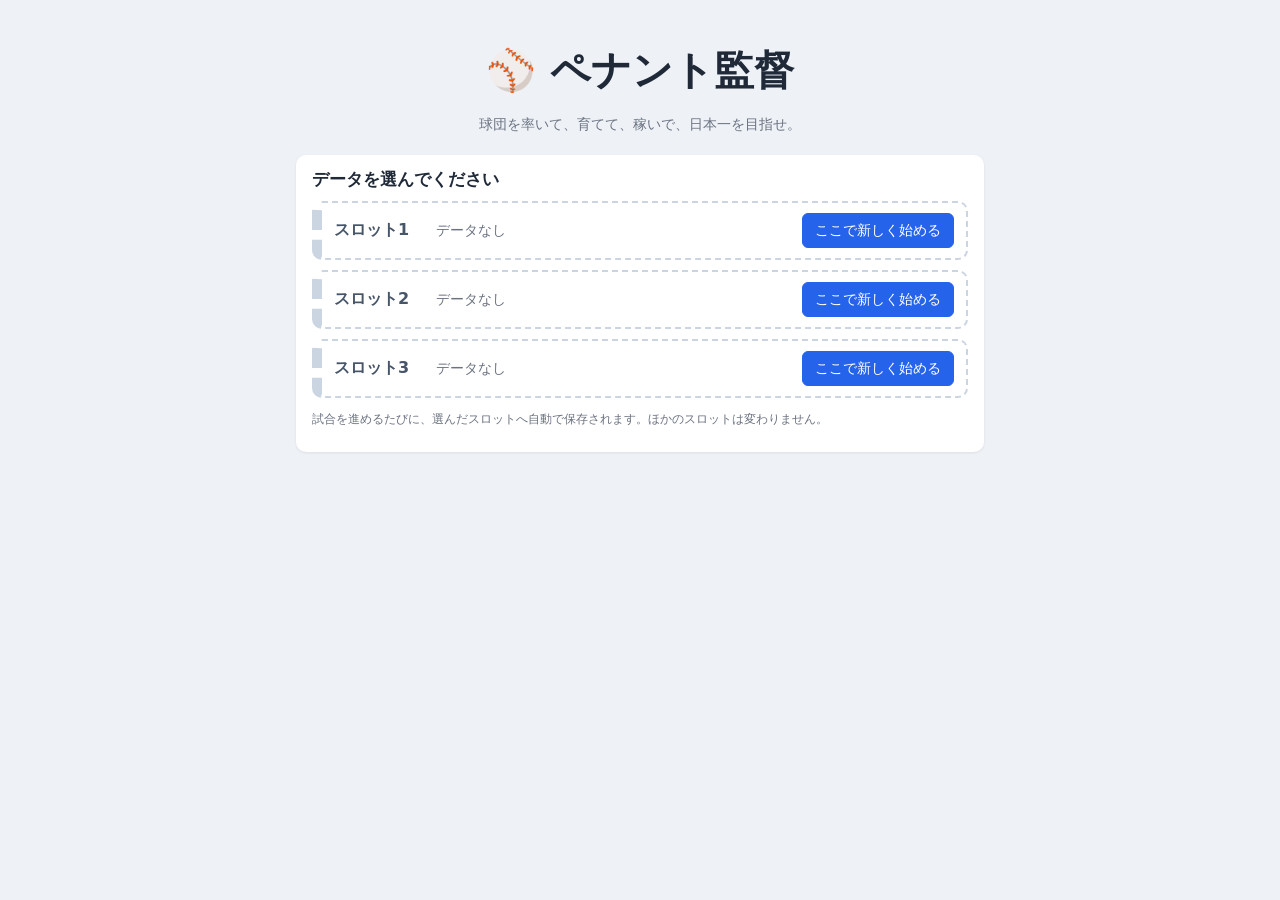
==== index.html @ 247924da "ペナント監督：最初の版 2 リーグ 12 球団の野球の監督・経営ゲーム（HTML・CSS・JavaScript だけ）。 スマホの画面にも対応し、ネットに置けばホーム画面に追加して電波がなくても遊べる" ====
<!doctype html>
<html lang="ja">
<head>
  <meta charset="utf-8">
  <meta name="viewport" content="width=device-width, initial-scale=1">
  <title>ペナント監督</title>
  <meta name="theme-color" content="#1d4ed8">
  <meta name="apple-mobile-web-app-capable" content="yes">
  <meta name="apple-mobile-web-app-title" content="ペナント監督">
  <link rel="manifest" href="manifest.webmanifest">
  <link rel="icon" href="icons/icon-192.png">
  <link rel="apple-touch-icon" href="icons/apple-touch-icon.png">
  <link rel="stylesheet" href="css/style.css">
</head>
<body>
  <div id="app"></div>
  <div id="modal" class="modal hidden">
    <div class="modal-box">
      <button class="modal-close" title="閉じる">×</button>
      <div id="modal-body"></div>
    </div>
  </div>
  <script src="js/util.js"></script>
  <script src="js/data.js"></script>
  <script src="js/player.js"></script>
  <script src="js/sim.js"></script>
  <script src="js/league.js"></script>
  <script src="js/ui.js"></script>
  <script src="js/main.js"></script>
</body>
</html>
---- css/style.css ----
:root {
  --bg: #eef2f7;
  --card: #ffffff;
  --ink: #1f2937;
  --muted: #6b7280;
  --line: #e5e7eb;
  --accent: #2563eb;
  --good: #16a34a;
  --bad: #dc2626;
}
* { box-sizing: border-box; }
body {
  margin: 0; background: var(--bg); color: var(--ink);
  font-family: "Hiragino Kaku Gothic ProN", "Yu Gothic UI", "Meiryo", system-ui, sans-serif;
  font-size: 14px; line-height: 1.5;
}
a { color: var(--accent); text-decoration: none; }
a:hover { text-decoration: underline; }
button {
  font: inherit; padding: 6px 12px; border: 1px solid #cbd5e1; background: #fff; border-radius: 6px; cursor: pointer;
}
button:hover:not(:disabled) { background: #f1f5f9; }
button:disabled { opacity: .45; cursor: default; }
button.primary { background: var(--accent); color: #fff; border-color: var(--accent); }
button.primary:hover:not(:disabled) { background: #1d4ed8; }
button.danger { color: var(--bad); border-color: #fca5a5; }
button.big { font-size: 16px; padding: 10px 22px; font-weight: bold; }
button.sm { padding: 1px 7px; font-size: 12px; }
button.ghost { background: transparent; color: #fff; border-color: rgba(255,255,255,.5); }
select, input[type=range] { font: inherit; }
select { padding: 3px 4px; border: 1px solid #cbd5e1; border-radius: 4px; background: #fff; }

header {
  background: var(--c); color: #fff; padding: 10px 16px;
  display: flex; flex-wrap: wrap; gap: 8px; align-items: center; justify-content: space-between;
  position: sticky; top: 0; z-index: 5; box-shadow: 0 2px 6px rgba(0,0,0,.2);
}
header .tname { font-size: 20px; font-weight: bold; }
header .meta { opacity: .95; }
header .hr { display: flex; gap: 6px; flex-wrap: wrap; }
header .neg { color: #fecaca; }
.tabs { display: flex; gap: 2px; padding: 8px 16px 0; overflow-x: auto; background: #dbe3ee; }
.tabs button { border: none; border-radius: 8px 8px 0 0; background: #c7d2e0; white-space: nowrap; }
.tabs button.on { background: var(--bg); font-weight: bold; }
main { padding: 12px 16px 40px; max-width: 1200px; margin: 0 auto; }

.card { background: var(--card); border-radius: 10px; padding: 12px 16px; margin-bottom: 12px; box-shadow: 0 1px 3px rgba(0,0,0,.08); }
.card h2 { font-size: 17px; margin: 0 0 8px; }
h3 { font-size: 14px; margin: 12px 0 6px; color: #374151; }
.grid2 { display: grid; grid-template-columns: repeat(auto-fit, minmax(360px, 1fr)); gap: 12px; }
.grid2 > .card { margin-bottom: 0; }
.grid2 + .card, .card + .grid2 { margin-top: 12px; }
.row { display: flex; gap: 10px; align-items: center; justify-content: space-between; flex-wrap: wrap; }
.muted { color: var(--muted); }
.note { color: var(--muted); font-size: 12px; }
.neg { color: var(--bad); }
.win { color: var(--good); font-weight: bold; }
.lose { color: var(--bad); font-weight: bold; }
.big-text { font-size: 20px; font-weight: bold; letter-spacing: 2px; }
.nowrap { white-space: nowrap; }

.scroll { overflow-x: auto; }
table.tbl { border-collapse: collapse; width: 100%; font-size: 13px; }
.tbl th, .tbl td { padding: 4px 6px; border-bottom: 1px solid var(--line); text-align: center; white-space: nowrap; }
.tbl th { background: #f8fafc; font-weight: 600; color: #374151; }
.tbl td.l, .tbl th.l { text-align: left; }
.tbl tr.me td { background: #fef9c3; }
.tbl tr.sel td { background: #dbeafe; }
.tbl.money td { text-align: right; }

.chip { display: inline-block; color: #fff; border-radius: 4px; padding: 0 6px; font-size: 12px; font-weight: bold; }
.tag { display: inline-block; font-size: 11px; padding: 0 5px; border-radius: 4px; background: #e5e7eb; margin-left: 4px; color: #374151; }
.tag.bad { background: #fee2e2; color: var(--bad); }

/* 能力のランク（S〜G） */
.g { display: inline-block; width: 20px; text-align: center; font-weight: 900; border-radius: 3px; color: #fff; font-size: 12px; margin-right: 2px; }
.gS { background: linear-gradient(135deg, #f59e0b, #fde047); color: #7c2d12; }
.gA { background: #e11d48; }
.gB { background: #f97316; }
.gC { background: #eab308; }
.gD { background: #84cc16; }
.gE { background: #10b981; }
.gF { background: #3b82f6; }
.gG { background: #9ca3af; }
small.num { color: var(--muted); font-size: 11px; }
.cond { font-weight: bold; font-size: 15px; }
.c5 { color: #e11d48; } .c4 { color: #f97316; } .c3 { color: #ca8a04; } .c2 { color: #3b82f6; } .c1 { color: #7c3aed; }
.stars { color: #f59e0b; letter-spacing: -1px; }

.bars .bar { display: flex; align-items: center; gap: 8px; margin: 4px 0; }
.bars .bl { width: 90px; }
.bt { display: inline-block; flex: 1; max-width: 260px; height: 8px; background: #e5e7eb; border-radius: 4px; overflow: hidden; }
.bt span { display: block; height: 100%; background: linear-gradient(90deg, #60a5fa, #2563eb); }
.bt span.fame { background: linear-gradient(90deg, #fb923c, #e11d48); }
.bt span.loyal { background: linear-gradient(90deg, #86efac, #16a34a); }
.bt.wide { display: block; max-width: none; margin-bottom: 8px; }

.vs { font-size: 18px; margin: 6px 0; }
.vs .chip { font-size: 16px; padding: 2px 10px; }
.result { font-size: 18px; font-weight: bold; margin-bottom: 6px; }
.result.win { color: var(--good); } .result.lose { color: var(--bad); }
table.line { border-collapse: collapse; margin: 4px 0; }
.line th, .line td { border: 1px solid var(--line); padding: 2px 8px; text-align: center; min-width: 26px; }
.line td.r { font-weight: bold; background: #f8fafc; }
ul.news, ul.log { list-style: none; padding: 0; margin: 0; }
ul.news li, ul.log li { padding: 3px 0; border-bottom: 1px dashed var(--line); }
ul.news li.big { font-weight: bold; }
ul.news li.good, ul.log li.good { color: var(--good); }
ul.news li.bad, ul.log li.bad { color: var(--bad); }
details summary { cursor: pointer; margin-top: 8px; color: var(--accent); }

.leaders { display: grid; grid-template-columns: repeat(auto-fill, minmax(230px, 1fr)); gap: 8px 16px; }
.leaders ol { margin: 0; padding-left: 20px; }
.seg { display: flex; gap: 0; margin: 6px 0; }
.seg button { border-radius: 0; }
.seg button:first-child { border-radius: 6px 0 0 6px; }
.seg button:last-child { border-radius: 0 6px 6px 0; }
.seg button.on { background: var(--accent); color: #fff; border-color: var(--accent); }
.steps { margin-bottom: 10px; font-weight: bold; color: var(--muted); }
.steps span { padding: 2px 8px; }
.steps span.on { background: var(--accent); color: #fff; border-radius: 12px; }

.title { max-width: 720px; margin: 40px auto; padding: 0 16px; text-align: center; }
.title h1 { font-size: 40px; margin: 0; }
.title .sub { color: var(--muted); margin-bottom: 20px; }
.title .card { text-align: left; margin-top: 20px; }
.teampick { display: grid; grid-template-columns: repeat(auto-fill, minmax(200px, 1fr)); gap: 8px; margin: 10px 0; }
.tp { border: 2px solid var(--c); color: var(--c); font-weight: bold; padding: 12px; }
.tp.on, .tp:hover { background: var(--c) !important; color: #fff; }

.modal { position: fixed; inset: 0; background: rgba(15,23,42,.5); display: flex; align-items: flex-start; justify-content: center; z-index: 20; overflow-y: auto; padding: 40px 12px; }
.modal.hidden { display: none; }
.modal-box { background: #fff; border-radius: 12px; padding: 18px 20px; max-width: 760px; width: 100%; position: relative; }
.modal-close { position: absolute; top: 8px; right: 8px; border: none; font-size: 20px; background: none; }
.toast { position: fixed; bottom: 20px; left: 50%; transform: translateX(-50%); background: #111827; color: #fff; padding: 10px 18px; border-radius: 8px; z-index: 30; animation: fade 3s forwards; }
@keyframes fade { 0%, 80% { opacity: 1; } 100% { opacity: 0; visibility: hidden; } }

@media (max-width: 600px) {
  .grid2 { grid-template-columns: 1fr; }
  header .tname { font-size: 17px; }
}

/* ポストシーズン */
.series { border: 1px solid var(--line); border-radius: 8px; padding: 8px 12px; margin-bottom: 10px; }
.series.mine { border-color: #f59e0b; background: #fffbeb; }
.series h3 { margin-top: 0; }
.vsline { font-size: 15px; }
.big-num { font-size: 22px; }

/* 覚醒 */
ul.news li.awaken { color: #b45309; font-weight: bold; }
.tag.awaken-tag { background: linear-gradient(135deg, #f59e0b, #fde047); color: #7c2d12; font-weight: bold; }
.awaken-box { text-align: center; padding: 10px 0; }
.awaken-title {
  font-size: 40px; font-weight: 900; letter-spacing: 6px; margin-bottom: 12px;
  background: linear-gradient(90deg, #f59e0b, #ef4444, #f59e0b); -webkit-background-clip: text; background-clip: text; color: transparent;
  animation: flash 0.9s ease-in-out 3;
}
.awaken-text { font-size: 16px; font-weight: bold; }
@keyframes flash { 0%, 100% { transform: scale(1); } 50% { transform: scale(1.12); } }

/* 大覚醒 */
.awaken-box.big { background: radial-gradient(circle, #fff7ed 0%, #fde68a 55%, #fca5a5 100%); border-radius: 10px; padding: 18px 8px; }
.awaken-box.big .awaken-title { font-size: 52px; animation: boom 0.6s ease-in-out 5; }
.awaken-text.big { font-size: 19px; color: #b91c1c; }
.tag.awaken-tag.big { background: linear-gradient(135deg, #ef4444, #f59e0b); color: #fff; }
@keyframes boom { 0%, 100% { transform: scale(1) rotate(0); } 30% { transform: scale(1.25) rotate(-3deg); } 60% { transform: scale(1.1) rotate(3deg); } }

/* ドラフト候補のアマ時代・講評 */
.tbl td.wrap { white-space: normal; min-width: 280px; max-width: 420px; font-size: 12px; line-height: 1.45; }
.atitle { color: #b45309; font-weight: bold; }

/* 一軍・二軍 */
.tag.farm { background: #e0f2fe; color: #0369a1; }
.small { font-size: 11px; }

/* セーブのスロット */
.slots { display: grid; gap: 10px; }
.slot { display: grid; grid-template-columns: 90px 1fr auto; gap: 12px; align-items: center; border: 2px solid var(--c, #cbd5e1); border-left-width: 10px; border-radius: 10px; padding: 10px 12px; background: #fff; }
.slot.empty { border-style: dashed; border-color: #cbd5e1; }
.slot-no { font-weight: 900; font-size: 16px; color: #475569; }
.slot-team { font-size: 18px; font-weight: bold; color: var(--c); }
.slot-btns { display: flex; flex-direction: column; gap: 4px; align-items: stretch; }
@media (max-width: 600px) { .slot { grid-template-columns: 1fr; } }

/* ドラフト候補の「気になる」 */
.star-btn { border: none; background: none; font-size: 18px; color: #cbd5e1; padding: 0 4px; }
.star-btn.on { color: #f59e0b; }
.release-list { max-height: 420px; overflow-y: auto; }

/* 二刀流・天才 */
.tag.twoway { background: #ede9fe; color: #6d28d9; font-weight: bold; }
.tag.genius { background: linear-gradient(135deg, #22d3ee, #a78bfa); color: #fff; font-weight: bold; }

/* ポジションごとの人数・しぼり込み */
.poscount { display: flex; flex-wrap: wrap; gap: 6px; align-items: center; margin: 6px 0; font-size: 13px; }
.poscount .pc { background: #f1f5f9; border-radius: 6px; padding: 2px 8px; }
.poscount .pc small { color: var(--muted); }
.seg.wrapseg { flex-wrap: wrap; }
.genius-box { border: 2px solid #a78bfa; }

/* ポジションの色つきの印 */
.pbs { white-space: nowrap; }
.pb { display: inline-block; min-width: 20px; text-align: center; border-radius: 4px; color: #fff; font-weight: bold; font-size: 12px; padding: 0 3px; margin-right: 2px; }
.pb-投 { background: #dc2626; }
.pb-捕 { background: #2563eb; }
.pb-一 { background: #ea580c; }
.pb-二 { background: #16a34a; }
.pb-三 { background: #ca8a04; }
.pb-遊 { background: #0891b2; }
.pb-外 { background: #7c3aed; }
.apt { display: inline-block; font-size: 11px; border: 1px solid #e5e7eb; border-radius: 4px; padding: 0 3px; margin-right: 2px; background: #fff; }
.apt.a2 { color: #dc2626; border-color: #fecaca; font-weight: bold; }
.apt.a1 { color: #374151; }
.apt.a0 { color: #9ca3af; }

/* ---------- スマホ用 ---------- */
.pcards { display: grid; gap: 8px; }
.pcard { border: 1px solid var(--line); border-radius: 10px; padding: 8px 10px; background: #fff; }
.pcard.sel { background: #eff6ff; border-color: #93c5fd; }
.pc-top { display: flex; align-items: center; gap: 8px; }
.pc-name { flex: 1; font-weight: bold; font-size: 15px; min-width: 0; }
.pc-ovr { font-size: 20px; font-weight: 900; text-align: center; line-height: 1; min-width: 38px; }
.pc-ovr small { display: block; font-size: 10px; color: var(--muted); font-weight: normal; }
.pc-sub { display: flex; flex-wrap: wrap; gap: 6px; align-items: center; font-size: 12px; margin: 4px 0; }
.pc-abil { display: flex; flex-wrap: wrap; gap: 4px 10px; font-size: 12px; }
.pc-abil .ab { white-space: nowrap; }
.pc-line { font-size: 12px; color: #374151; margin-top: 4px; line-height: 1.45; }
.pc-act { margin-top: 6px; display: flex; gap: 6px; justify-content: flex-end; align-items: center; flex-wrap: wrap; }
.order-no { font-size: 20px; font-weight: 900; width: 26px; text-align: center; }
.pc-top select.grow { flex: 1; min-width: 0; }

@media (max-width: 700px) {
  body { padding-bottom: calc(76px + env(safe-area-inset-bottom)); }
  .hide-m { display: none; }
  header { padding: 8px 12px; }
  header .tname { font-size: 16px; }
  header .meta { font-size: 11px; line-height: 1.4; }
  /* 試合を進めるボタンは画面の下に固定（親指で押しやすく） */
  header .hr { position: fixed; left: 0; right: 0; bottom: 0; background: var(--c); padding: 8px 8px calc(8px + env(safe-area-inset-bottom));
    display: flex; gap: 6px; z-index: 15; box-shadow: 0 -2px 8px rgba(0,0,0,.25); }
  header .hr button { flex: 1; padding: 12px 4px; font-size: 14px; }
  header .hr .ghost { flex: 0 0 auto; padding: 12px 10px; }
  header .hr .tag { flex: 1; text-align: center; padding: 10px; }
  .tabs { padding: 6px 8px 0; }
  .tabs button { padding: 9px 12px; }
  main { padding: 8px 8px 20px; }
  .card { padding: 10px; border-radius: 8px; }
  .card h2 { font-size: 16px; }
  .tbl { font-size: 12px; }
  .tbl th, .tbl td { padding: 4px; }
  /* 横にスクロールしても、いちばん左の列（名前）は残す */
  .tbl tr > *:first-child { position: sticky; left: 0; background: #fff; z-index: 1; }
  .tbl tr > th:first-child { background: #f8fafc; }
  .tbl tr.me > *:first-child { background: #fef9c3; }
  .tbl tr.sel > *:first-child { background: #dbeafe; }
  .modal { padding: 0; align-items: stretch; }
  .modal-box { border-radius: 0; min-height: 100%; padding: 14px 12px 40px; }
  .modal-close { position: sticky; top: 0; float: right; background: #fff; border-radius: 50%; width: 36px; height: 36px; }
  .bars .bl { width: 72px; }
  .bt { max-width: none; }
  button.sm { padding: 6px 10px; font-size: 13px; }
  .seg button { padding: 7px 10px; }
  .vs { font-size: 16px; }
  .title { margin: 16px auto; }
  .title h1 { font-size: 30px; }
  .slot { grid-template-columns: 1fr; }
  .slot-btns { flex-direction: row; flex-wrap: wrap; }
  .grid2 { grid-template-columns: 1fr; }
  .leaders { grid-template-columns: 1fr 1fr; }
  .toast { bottom: calc(90px + env(safe-area-inset-bottom)); width: calc(100% - 32px); text-align: center; }
  .poscount { font-size: 12px; }
}

/* ドラフトの抽選 */
.lose-box .awaken-title { background: linear-gradient(90deg, #64748b, #334155); -webkit-background-clip: text; background-clip: text; color: transparent; }
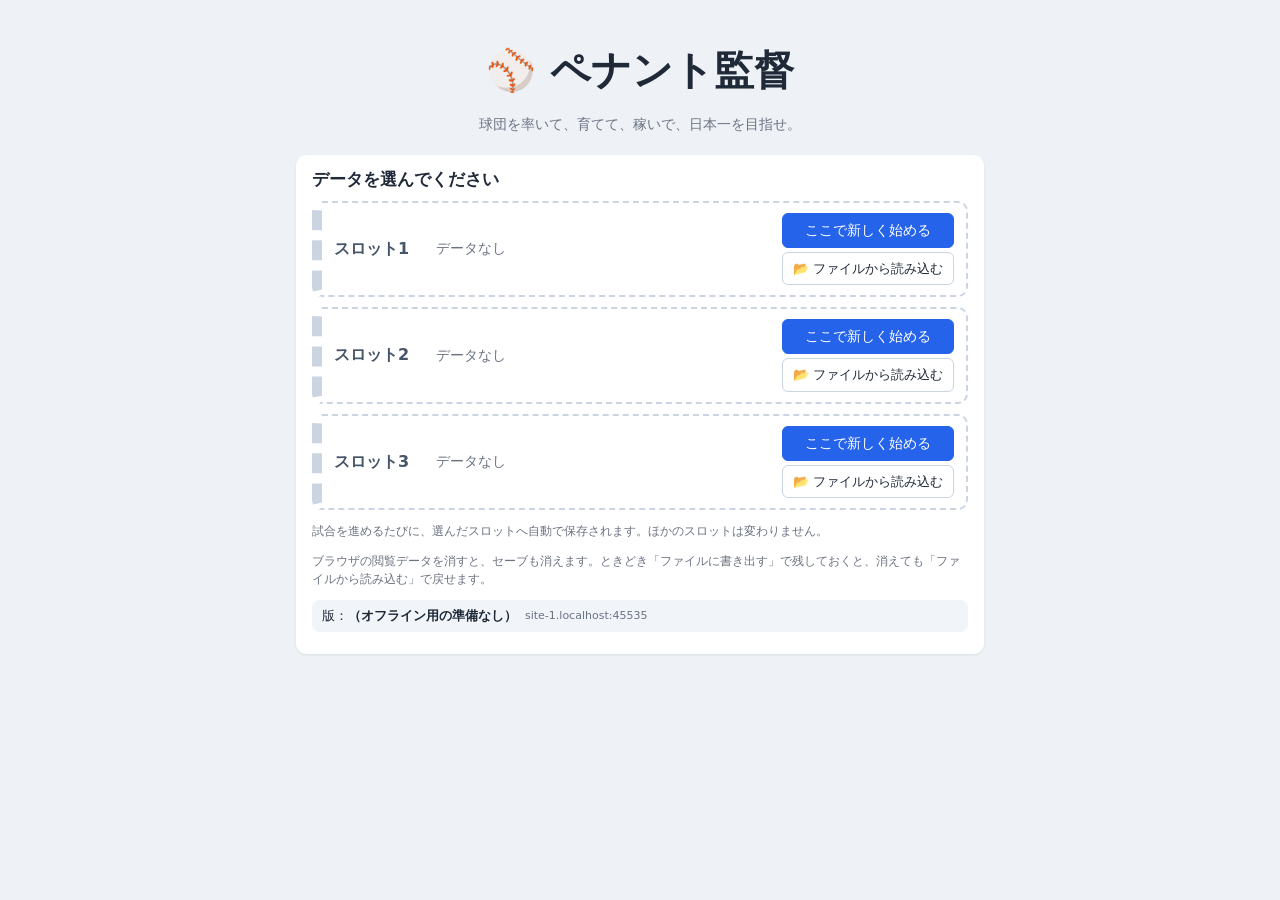
==== commit 3ddc43ce: "転生選手：家族の合言葉で開くリストから、毎年だいたい1人ドラフト候補に現れる（v24） - リストは暗号化して js/reborn.enc.json に置く（元は _private/ で Git に入" ====
--- a/index.html
+++ b/index.html
@@ -22,6 +22,7 @@
   </div>
   <script src="js/util.js"></script>
   <script src="js/data.js"></script>
+  <script src="js/reborn.js"></script>
   <script src="js/player.js"></script>
   <script src="js/sim.js"></script>
   <script src="js/league.js"></script>
--- a/css/style.css
+++ b/css/style.css
@@ -209,6 +209,7 @@
 .pb-三 { background: #ca8a04; }
 .pb-遊 { background: #0891b2; }
 .pb-外 { background: #7c3aed; }
+.pb-指 { background: #475569; }
 .apt { display: inline-block; font-size: 11px; border: 1px solid #e5e7eb; border-radius: 4px; padding: 0 3px; margin-right: 2px; background: #fff; }
 .apt.a2 { color: #dc2626; border-color: #fecaca; font-weight: bold; }
 .apt.a1 { color: #374151; }
@@ -254,7 +255,8 @@
   .tbl tr > th:first-child { background: #f8fafc; }
   .tbl tr.me > *:first-child { background: #fef9c3; }
   .tbl tr.sel > *:first-child { background: #dbeafe; }
-  .modal { padding: 0; align-items: stretch; }
+  /* 画面より長い中身でも、白い背景が下まで伸びるように（flex の stretch だと画面の高さで止まる） */
+  .modal { padding: 0; display: block; }
   .modal-box { border-radius: 0; min-height: 100%; padding: 14px 12px 40px; }
   .modal-close { position: sticky; top: 0; float: right; background: #fff; border-radius: 50%; width: 36px; height: 36px; }
   .bars .bl { width: 72px; }
@@ -274,3 +276,161 @@
 
 /* ドラフトの抽選 */
 .lose-box .awaken-title { background: linear-gradient(90deg, #64748b, #334155); -webkit-background-clip: text; background-clip: text; color: transparent; }
+
+/* 今季の成績・補強のおすすめ */
+.tbl.stats tr.qual td { background: #f0fdf4; }
+.tbl.stats td.sortcol { font-weight: bold; }
+a.sorth { color: inherit; white-space: nowrap; }
+a.sorth.on { color: var(--accent); }
+.needs { background: #fffbeb; border: 1px solid #fde68a; border-radius: 8px; padding: 8px 12px; margin: 8px 0; }
+.needs ol { margin: 6px 0 2px; padding-left: 22px; }
+.needs li { margin: 3px 0; }
+
+/* セーブのファイル読み込みボタン */
+label.filebtn { display: inline-block; font-size: 13px; padding: 6px 10px; border: 1px solid #cbd5e1; border-radius: 6px; background: #fff; cursor: pointer; text-align: center; }
+label.filebtn:hover { background: #f1f5f9; }
+label.filebtn input { display: none; }
+
+/* ドラフトの評価と総評 */
+.tier { display: inline-block; font-size: 12px; font-weight: bold; padding: 1px 8px; border-radius: 10px; margin-bottom: 2px; }
+.tier.t1 { background: #dc2626; color: #fff; }
+.tier.t2 { background: #f97316; color: #fff; }
+.tier.t3 { background: #fde68a; color: #92400e; }
+.tier.t4 { background: #dbeafe; color: #1e40af; }
+.tier.t5 { background: #e5e7eb; color: #374151; }
+.tier.t6 { background: #f3f4f6; color: #9ca3af; }
+.review { background: #eff6ff; border: 1px solid #bfdbfe; border-radius: 8px; padding: 8px 12px; margin: 8px 0; }
+.review p { margin: 6px 0 0; line-height: 1.7; }
+
+/* セーブの書き出しのすすめ */
+.backup-banner { background: #fef2f2; border: 1px solid #fecaca; border-radius: 8px; padding: 8px 12px; margin: 0 0 10px; line-height: 1.6; }
+.backup-btns { margin-top: 6px; display: flex; flex-wrap: wrap; gap: 6px; }
+.backup-ask { text-align: left; }
+.backup-ask label { display: block; margin-top: 8px; }
+
+/* 記録・殿堂 */
+.hof-card { border: 1px solid #e5e7eb; border-radius: 8px; padding: 8px 12px; margin: 6px 0; line-height: 1.6; }
+.hof-card.hof { background: #fffbeb; border-color: #fcd34d; }
+.hof-card.mine { box-shadow: inset 4px 0 0 var(--accent); }
+.hof-name { margin-bottom: 2px; }
+.leaders li.me { font-weight: bold; }
+tr.total td { font-weight: bold; border-top: 2px solid #cbd5e1; }
+ol.plain { padding-left: 22px; }
+
+/* 成長の時期 */
+.phase { display: inline-block; font-size: 11px; font-weight: bold; line-height: 1; padding: 2px 4px; margin-left: 3px; border-radius: 4px; vertical-align: 1px; }
+.ph-grow { background: #dcfce7; color: #166534; }
+.ph-peak { background: #fef3c7; color: #92400e; }
+.ph-decline { background: #e5e7eb; color: #4b5563; }
+.growth { margin: 6px 0 10px; }
+.growth p { margin: 0 0 4px; line-height: 1.7; }
+.gbar { position: relative; height: 22px; background: #f8fafc; border: 1px solid #e2e8f0; border-radius: 6px; margin-top: 18px; }
+.gb-seg { position: absolute; top: 0; bottom: 0; font-size: 11px; display: flex; align-items: center; justify-content: center; overflow: hidden; white-space: nowrap; }
+.gb-now { position: absolute; top: -18px; bottom: -2px; border-left: 2px solid #dc2626; font-size: 11px; }
+.gb-now b { position: absolute; top: 0; left: 3px; color: #dc2626; white-space: nowrap; }
+.gb-ages { display: flex; justify-content: space-between; font-size: 11px; color: #94a3b8; }
+
+/* 殿堂入りの星（ふつうの★とは別の色） */
+.star-btn.hof-star.on, .hof-star-sample { color: #9333ea; }
+
+/* 古い年の記録の整理 */
+details.slim { margin-top: 14px; border: 1px solid #e5e7eb; border-radius: 8px; padding: 8px 12px; background: #f8fafc; }
+details.slim summary { cursor: pointer; font-weight: bold; }
+
+/* 版の表示 */
+.version { display: flex; flex-wrap: wrap; align-items: center; gap: 8px; background: #f1f5f9; border-radius: 8px; padding: 6px 10px; margin: 6px 0 10px; font-size: 13px; }
+
+/* ドラフト採点 */
+.dgrade { display: inline-block; min-width: 22px; text-align: center; font-weight: bold; border-radius: 6px; padding: 1px 6px; color: #fff; }
+.dgrade.ga { background: #dc2626; } .dgrade.gb { background: #f97316; } .dgrade.gc { background: #eab308; }
+.dgrade.gd { background: #64748b; } .dgrade.ge { background: #334155; }
+
+/* 弾道 */
+.ab.traj { background: #eef2ff; color: #3730a3; border-radius: 4px; padding: 0 4px; margin-left: 2px; }
+.ab.traj b { font-weight: 700; }
+.ab.traj.t4 { background: #fee2e2; color: #b91c1c; }
+.ab.traj.t3 { background: #ffedd5; color: #c2410c; }
+
+/* 伸びが止まった能力 */
+.gstack { display: inline-flex; flex-direction: column; align-items: center; line-height: 1.1; }
+.grow1 { display: inline-flex; align-items: center; gap: 4px; }
+.stall { font-size: 10px; color: #fff; background: #8a8f98; border-radius: 3px; padding: 0 3px; margin-top: 1px; }
+.tag.rare { background: linear-gradient(135deg, #f59e0b, #dc2626); color: #fff; font-weight: bold; }
+
+/* オーダー画面：打順表と守備図 */
+.po-hint { background: #eff6ff; border: 1px solid #bfdbfe; border-radius: 6px; padding: 6px 10px; margin: 6px 0 8px; }
+.po-wrap { display: grid; grid-template-columns: minmax(0, 1fr) 340px; gap: 14px; align-items: start; }
+.po-list { min-width: 0; }
+.po-row {
+  display: grid; grid-template-columns: 22px 30px minmax(90px, 1fr) 24px 34px repeat(5, 42px) 70px;
+  align-items: center; gap: 4px; width: 100%; text-align: left;
+  padding: 4px 6px; margin: 0 0 3px; border: 1px solid var(--line); border-radius: 6px; background: #fff;
+}
+.po-row:hover:not(.po-head) { background: #f1f5f9; }
+.po-row.sel, .po-row.sel:hover { background: #fef3c7; border-color: #f59e0b; box-shadow: 0 0 0 2px #fcd34d inset; }
+.po-row.inj { opacity: .7; }
+.po-head { background: #1e3a5f; color: #fff; font-size: 12px; cursor: default; border-color: #1e3a5f; }
+.po-no { font-weight: bold; text-align: center; }
+.po-name { font-weight: bold; white-space: nowrap; overflow: hidden; text-overflow: ellipsis; }
+.po-name .tag { margin-left: 4px; }
+.po-g { display: inline-flex; align-items: center; gap: 2px; white-space: nowrap; }
+.po-traj .ab { white-space: nowrap; }
+.po-st { font-size: 12px; white-space: nowrap; text-align: right; }
+.po-field { position: relative; aspect-ratio: 1 / 1; border-radius: 10px; overflow: hidden; background: #2f6f2b; }
+.po-field svg { position: absolute; inset: 0; width: 100%; height: 100%; }
+.fspot, .fmound {
+  position: absolute; transform: translate(-50%, -50%); display: flex; flex-direction: column; align-items: center;
+  padding: 2px 4px; border-radius: 6px; background: rgba(255,255,255,.92); border: 1px solid rgba(0,0,0,.2);
+  font-size: 12px; line-height: 1.2; min-width: 46px;
+}
+.fspot.sel, .fspot.sel:hover { background: #fde68a; border-color: #f59e0b; box-shadow: 0 0 0 2px #f59e0b; }
+.fspot.bad { border-color: var(--bad); }
+.fmound { left: 50%; top: 66%; background: rgba(255,255,255,.75); }
+.fname { font-weight: bold; white-space: nowrap; }
+@media (max-width: 760px) {
+  .po-wrap { grid-template-columns: 1fr; }
+  .po-field { max-width: 360px; margin: 0 auto; width: 100%; order: -1; }
+  .po-row { grid-template-columns: 18px 26px minmax(0, 1fr) 20px 36px repeat(5, 22px); font-size: 13px; gap: 3px; padding: 4px; }
+  .po-row .po-st { display: none; }
+  .po-g small { display: none; }
+}
+
+/* 一軍・二軍の入れ替え */
+.ro-wrap { display: grid; grid-template-columns: 1fr 1fr; gap: 14px; align-items: start; }
+.ro-col { min-width: 0; border-radius: 8px; padding: 6px 8px; }
+.ro-col h2 { margin: 2px 0; padding: 4px 8px; border-radius: 6px; color: #fff; font-size: 16px; }
+.ro-act h2 { background: #1e3a5f; }
+.ro-farm h2 { background: #4b5563; }
+.ro-act { background: #eef4fb; }
+.ro-farm { background: #f3f4f6; }
+.ro-row {
+  display: grid; grid-template-columns: 54px minmax(70px, 1fr) 40px 22px auto 28px;
+  align-items: center; gap: 4px; width: 100%; text-align: left;
+  padding: 3px 6px; margin: 0 0 3px; border: 1px solid var(--line); border-radius: 6px; background: #fff; font-size: 13px;
+}
+.ro-row:hover { background: #f1f5f9; }
+.ro-row.sel, .ro-row.sel:hover { background: #fef3c7; border-color: #f59e0b; box-shadow: 0 0 0 2px #fcd34d inset; }
+.ro-row.locked { opacity: .6; }
+.ro-name { font-weight: bold; white-space: nowrap; overflow: hidden; text-overflow: ellipsis; }
+.ro-name .tag { margin-left: 3px; }
+.ro-age { white-space: nowrap; font-size: 12px; }
+.ro-abil { display: flex; gap: 5px; flex-wrap: wrap; font-size: 12px; }
+.ro-ovr { font-weight: bold; text-align: right; }
+@media (max-width: 760px) {
+  .ro-wrap { grid-template-columns: 1fr; }
+  .ro-row { grid-template-columns: auto minmax(0, 1fr) 36px 20px 26px; }
+  .ro-abil { grid-column: 2 / -1; grid-row: 2; }
+}
+
+/* サブポジの札 */
+.subs { display: inline-flex; gap: 1px; margin-left: 1px; }
+.pb.sub { background: #fff; border: 1px solid currentColor; min-width: 16px; font-size: 11px; line-height: 14px; padding: 0 2px; margin-right: 0; }
+.pb.sub.pb-捕 { color: #2563eb; }
+.pb.sub.pb-一 { color: #ea580c; }
+.pb.sub.pb-二 { color: #16a34a; }
+.pb.sub.pb-三 { color: #ca8a04; }
+.pb.sub.pb-遊 { color: #0891b2; }
+.pb.sub.pb-外 { color: #7c3aed; }
+.po-can { margin-left: 6px; font-weight: normal; }
+@media (max-width: 760px) { .po-can { display: none; } }
+.tag.reborn { background: linear-gradient(135deg, #7c3aed, #ec4899); color: #fff; font-weight: bold; }
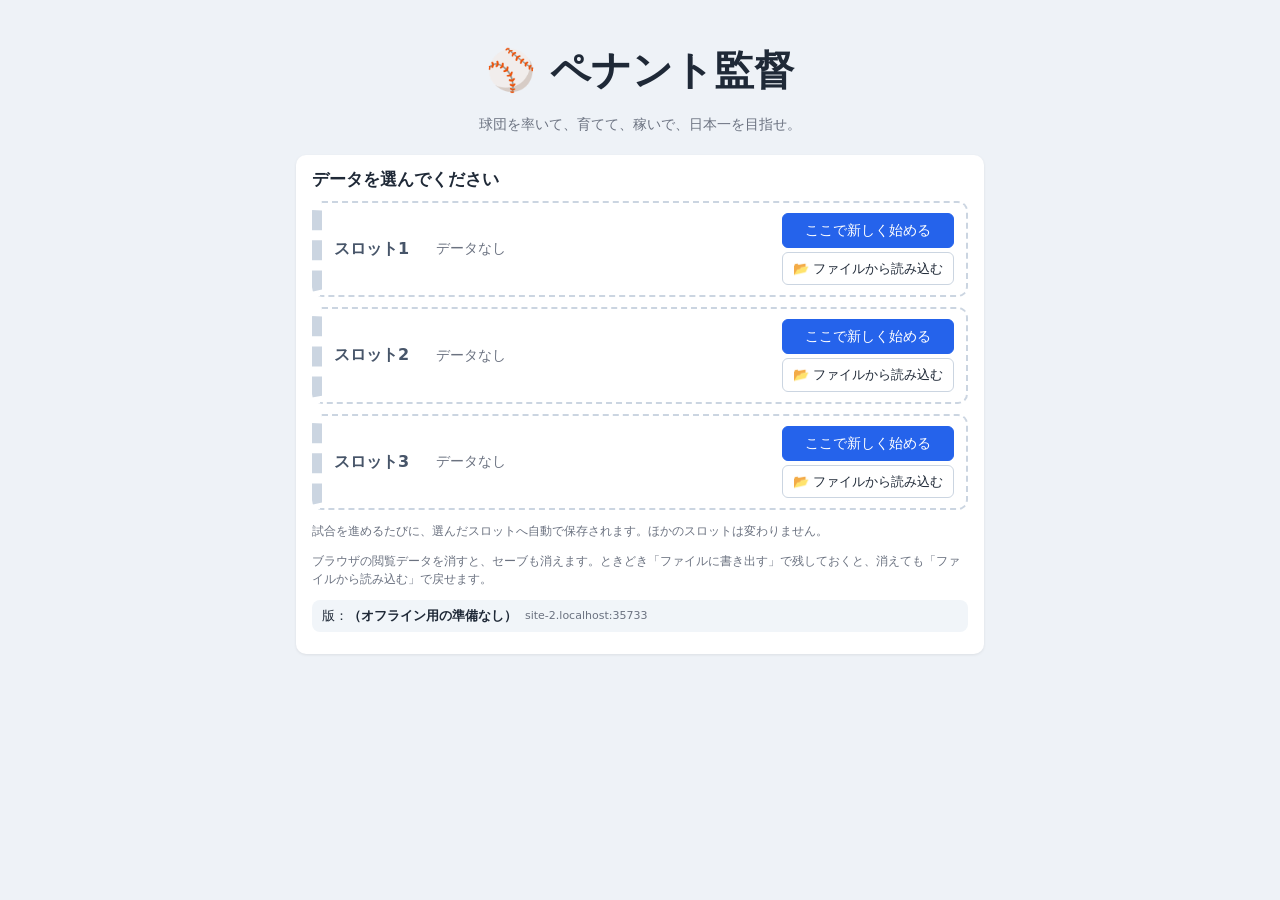
==== commit 22c28b76: "セーブを圧縮して保存（約9分の1）・転生選手に投手と出身地・引退年齢を足す（v26） - セーブは lz-string で圧縮し、操作のあと裏でまとめて保存（save-worker.js）。タイトルへ" ====
--- a/index.html
+++ b/index.html
@@ -20,6 +20,7 @@
       <div id="modal-body"></div>
     </div>
   </div>
+  <script src="js/lz-string.min.js"></script>
   <script src="js/util.js"></script>
   <script src="js/data.js"></script>
   <script src="js/reborn.js"></script>
